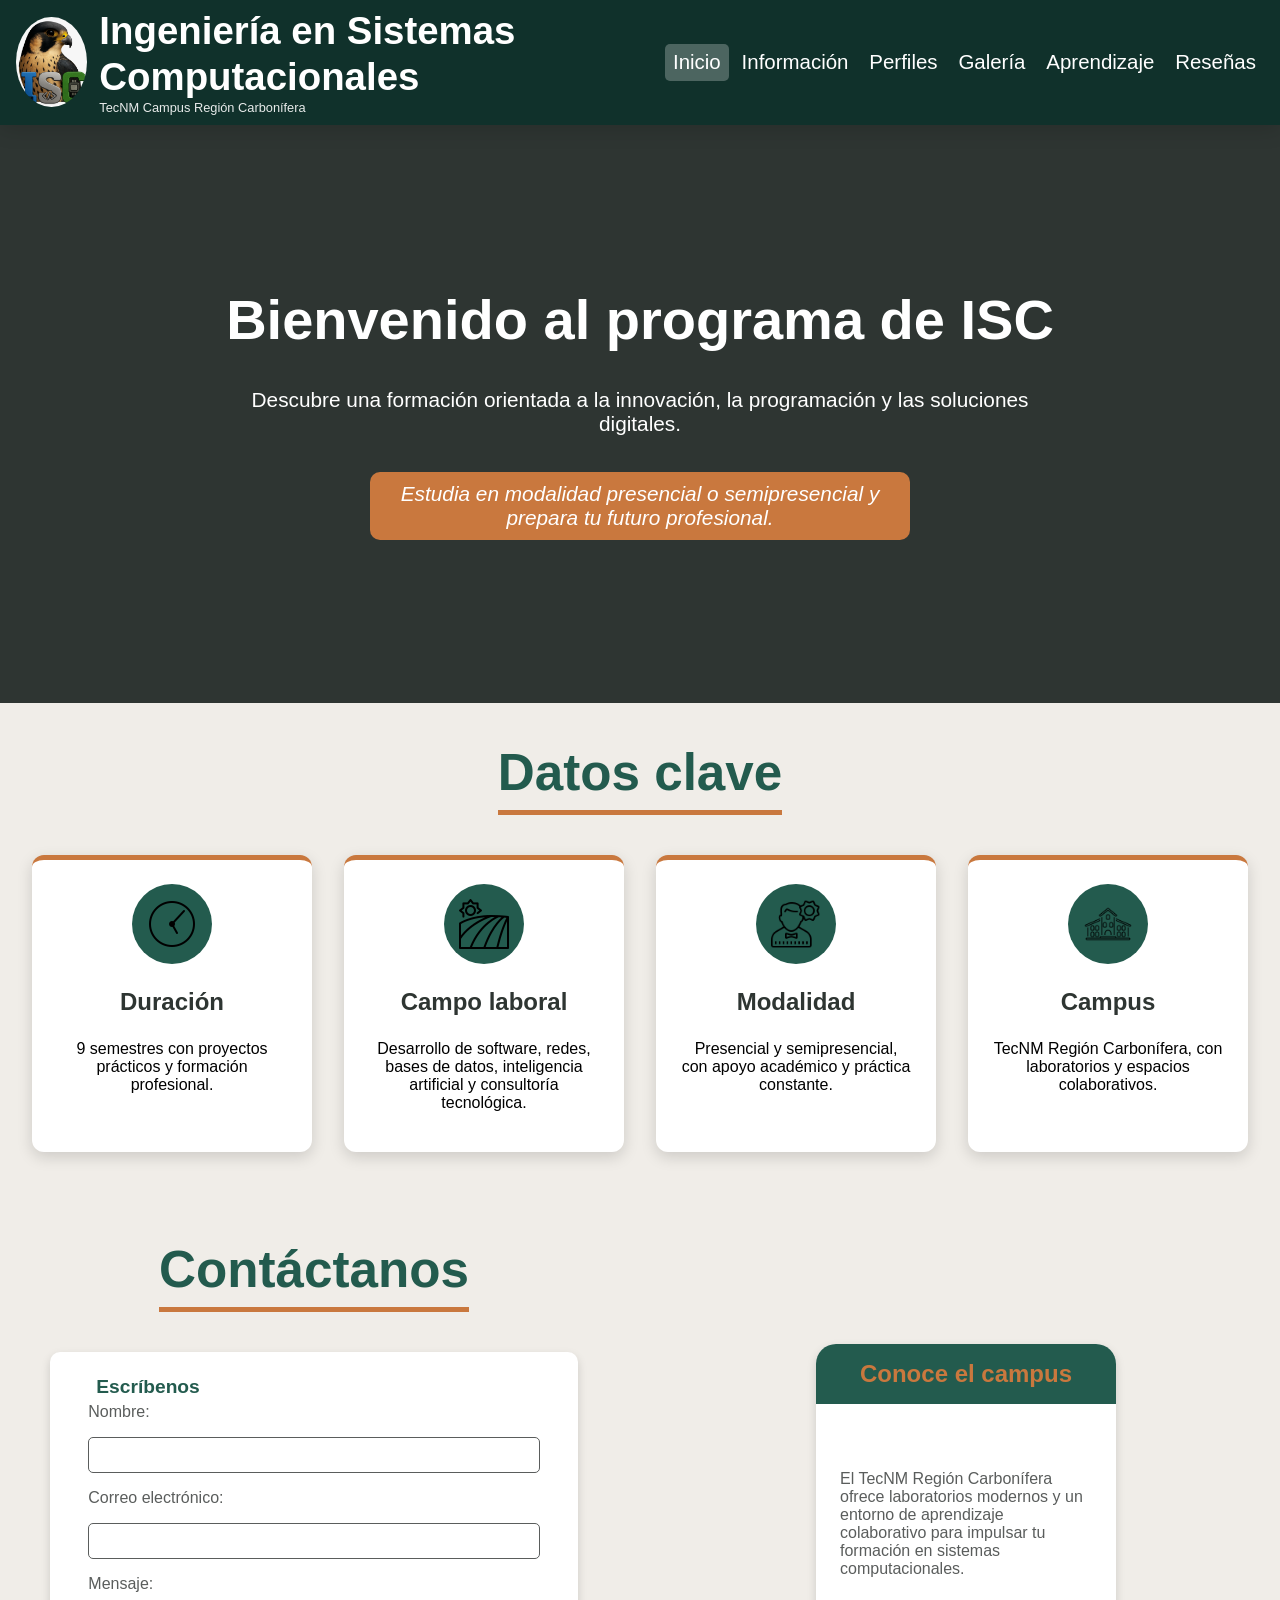
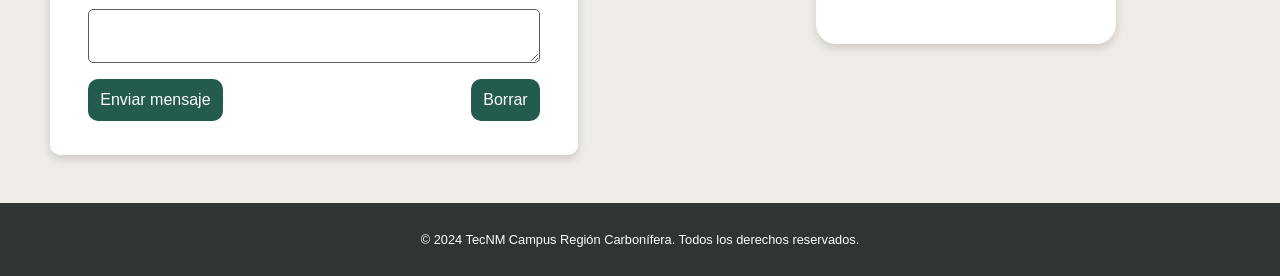
==== index.html @ f4d6297f "First push" ====
<!DOCTYPE html>
<html lang="es-MX">
<head>
    <meta charset="UTF-8">
    <meta name="viewport" content="width=device-width, initial-scale=1.0">
    <title>TecNM ISC | Inicio</title>
    <link rel="stylesheet" href="styles.css">
</head>
<body>
    <header>
      <div class="header-container">
        <div class="header-mobile">
            <div class="logo">
                <img class="logo-imagen" src="imgs/logo sistemas.jpg" alt="Logo TecNM">
                <div class="logo-texto">
                    <strong class="titulo-sitio">Ingeniería en Sistemas Computacionales</strong>
                    <small class="subtitulo-sitio">TecNM Campus Región Carbonífera</small>
                </div>
            </div>
            <label for="menu">☰</label>
        </div>
        <input type="checkbox" id="menu">
        <nav>
            <ul>
                <li><a href="index.html" class="activo">Inicio</a></li>
                <li><a href="info.html">Información</a></li>
                <li><a href="perfiles.html">Perfiles</a></li>
                <li><a href="galeria.html">Galería</a></li>
                <li><a href="aprendizaje.html">Aprendizaje</a></li>
                <li><a href="reseñas.html">Reseñas</a></li>
            </ul>
        </nav>
      </div>
    </header>
    <main>
        <section class="hero">
            <h1>Bienvenido al programa de ISC</h1>
            <p>Descubre una formación orientada a la innovación, la programación y las soluciones digitales.</p>
            <p>Estudia en modalidad presencial o semipresencial y prepara tu futuro profesional.</p>
        </section>
        <section class="datos">
            <h2>Datos clave</h2>
            <div class="datos-rapidos">
                <article>
                    <div><img src="icons/icons8-reloj-50.png" alt="Duración"></div>
                    <h3>Duración</h3>
                    <p>9 semestres con proyectos prácticos y formación profesional.</p>
                </article>
                <article>
                    <div><img src="icons/icons8-campo-50.png" alt="Campo laboral"></div>
                    <h3>Campo laboral</h3>
                    <p>Desarrollo de software, redes, bases de datos, inteligencia artificial y consultoría tecnológica.</p>
                </article>
                <article>
                    <div><img src="icons/icons8-hombre-modalidad-retrato-64.png" alt="Modalidad"></div>
                    <h3>Modalidad</h3>
                    <p>Presencial y semipresencial, con apoyo académico y práctica constante.</p>
                </article>
                <article>
                    <div><img src="icons/icons8-campus-64.png" alt="Campus"></div>
                    <h3>Campus</h3>
                    <p>TecNM Región Carbonífera, con laboratorios y espacios colaborativos.</p>
                </article>
            </div>
        </section>
        <div class="contacto-aside">
            <section class="contacto" id="contacto">
                <h2>Contáctanos</h2>
                <form>
                    <fieldset>
                        <legend>Escríbenos</legend>
                        <label for="nombre">Nombre:</label>
                        <input type="text" id="nombre" name="nombre" required>
                        <label for="email">Correo electrónico:</label>
                        <input type="email" id="email" name="email" required>
                        <label for="mensaje">Mensaje:</label>
                        <textarea id="mensaje" name="mensaje" required></textarea>
                        <div class="grupo-botones">
                            <button type="submit">Enviar mensaje</button>
                            <button type="reset">Borrar</button>
                        </div>
                    </fieldset>
                </form>
            </section>
            <aside>
                <h2>Conoce el campus</h2>
                <p>El TecNM Región Carbonífera ofrece laboratorios modernos y un entorno de aprendizaje colaborativo para impulsar tu formación en sistemas computacionales.</p>
            </aside>
        </div>
    </main>
    <footer>
        <p>&copy; 2024 TecNM Campus Región Carbonífera. Todos los derechos reservados.</p>
    </footer>
</body>
</html>
---- styles.css ----
:root {
    --verde-militar: #235B4E;
    --verde-oscuro: #10312B;
    --carbon: #2E3532;
    --cobre: #C9783E;
    --gris-oscuro: #5A5D5C;
    --blanco: #FFFFFF;
    --gris-claro: #F0EDE8;
    --sombra: rgba(0, 0, 0, 0.15);
    --titulos: 'Poppins', sans-serif;
    --texto: 'Inter', sans-serif;
    --tamanio-letras-titulos: clamp(1rem, 3vw, 3rem);
    --tamanio-letras-texto: clamp(0.65rem, 1vw, 1rem);
}

html, body {
    margin: 0;
    padding: 0;
    background-color: var(--gris-claro);
    font-family: var(--texto);
}

img {
    width: 100%;
    height: auto;
    display: block;
}

header {
    background: var(--verde-oscuro);
    padding: 0.3rem 0.5rem;
    position: sticky;
    top: 0;
    box-shadow: 0 4px 20px var(--sombra);
    z-index: 123124;
}

.header-container {
    display: flex;
    flex-direction: column;
    align-items: space-between;
    max-width: 1400px;
    margin: 0 auto;
}

.header-mobile {
    display: flex;
    align-items: center;
    justify-content: space-between;
}

.header-mobile label {
    display: block;
    font-size: clamp(1.8rem, 6vw, 2.5rem);
    color: var(--blanco);
    padding: 0.5rem;
}

#menu {
    display: none;
}

#menu:checked ~ nav {
    display: block;
}

.logo {
    display: flex;
    align-items: center;
    gap: 0.5rem;
}

.logo-imagen {
    width: 40px;
    height: 40px;
    border-radius: 50%;
    object-fit: cover;
}

.logo-texto {
    color: var(--blanco);
}

.titulo-sitio {
    font-size: var(--tamanio-letras-titulos);
    font-weight: 700;
    margin: 0;
    font-family: var(--titulos);
    line-height: 1.2;
    display: block;
}

.subtitulo-sitio {
    font-size: clamp(0.65rem, 1vw, 1rem);
    opacity: 0.9;
    font-weight: normal;
    margin: 0;
    line-height: 1.3;
    display: block;
}

nav {
    display: none;
    width: 100%;
}

nav ul {
    display: flex;
    flex-direction: column;
    gap: 0;
    list-style: none;
    margin: 0;
    padding: 0;
}

nav a {
    color: var(--blanco);
    text-decoration: none;
    display: block;
    padding: 0.8rem 1rem;
    border-bottom: 1px solid var(--gris-oscuro);
    border-radius: 5px;
    font-size: clamp(0.9rem, 1.6vw, 10rem);
    font-weight: 500;
    transition: all 0.3s ease;
    white-space: normal;
}

nav a:hover {
    background: rgba(255, 255, 255, 0.2);
}

nav a.activo {
    background: rgba(255, 255, 255, 0.25);
}

/* hero */
.hero {
    min-height: 50vh;
    padding: clamp(2rem, 5vw, 4rem) 1rem;
    background-color: var(--carbon);
    display: flex;
    flex-direction: column;
    gap: 1.5rem;
    justify-content: center;
    align-items: center;
    text-align: center;
}

.hero h1 {
    margin: 0;
    font-size: clamp(1.8rem, 5vw, 3.5rem);
    color: var(--blanco);
    font-family: var(--titulos);
    padding: 0 1rem;
    max-width: 900px;
}

.hero p {
    color: var(--blanco);
    font-family: var(--texto);
    padding: 0 1rem;
    max-width: 800px;
    margin: 0.75rem auto 0;
    font-size: clamp(0.95rem, 2vw, 1.3rem);
}

.hero p:last-of-type {
    font-style: italic;
    background-color: var(--cobre);
    padding: 10px 20px;
    border-radius: 10px;
    width: min(90%, 500px);
}

section h2 {
    font-family: var(--titulos);
    color: var(--verde-militar);
    text-align: center;
    font-size: clamp(1.3rem, 5vw, 3.2rem);
    border-bottom: 5px solid var(--cobre);
    padding-bottom: 0.5rem;
    margin: 1.5rem auto;
    width: fit-content;
    max-width: 90%;
}

main h1 {
    font-family: var(--titulos);
    color: var(--verde-militar);
    text-align: center;
    font-size: clamp(1.6rem, 5vw, 3rem);
    margin: 2rem auto 1rem;
    padding: 0 1rem;
}

h3 {
    font-family: var(--titulos);
    color: var(--carbon);
    font-size: clamp(1.1rem, 2.5vw, 1.5rem);
    margin: 0.5rem 0;
}

h4 {
    font-family: var(--titulos);
    color: var(--gris-oscuro);
    font-size: clamp(0.9rem, 2vw, 1.1rem);
    margin: 0.8rem 0 0.3rem;
}

legend {
    font-family: var(--titulos);
    font-size: 1.2rem;
    color: var(--verde-militar);
    font-weight: 600;
    padding: 0 0.5rem;
}

/* datos rápidos */
.datos-rapidos {
    display: grid;
    grid-template-columns: repeat(auto-fit, minmax(200px, 1fr));
}
.datos-rapidos article {
    background-color: var(--blanco);
    border-top: 5px solid var(--cobre);
    border-radius: 12px;
    box-shadow: 0 5px 15px var(--sombra);
    margin: 1rem;
    padding: 1.5rem;
    display: flex;
    flex-direction: column;
    align-items: center;
    text-align: center;
}
.datos-rapidos article:hover {
    transform: scale(1.1);
    box-shadow: 0 10px 20px var(--sombra);
    transition: all 0.3s ease;
}
.datos-rapidos article div {
    width: 80px;
    height: 80px;
    display: flex;
    justify-content: center;
    align-items: center;
    background-color: var(--verde-militar);
    border-radius: 50%;
    margin-bottom: 1rem;
}

.datos-rapidos article div img {
    width: 50px;
    height: 50px;
}

/* rejilla-info */
.rejilla-info {
    display: grid;
    grid-template-columns: repeat(auto-fit, minmax(250px, 1fr));
    gap: 1.5rem;
    padding: 1rem;
    max-width: 1200px;
    margin: 0 auto;
}

.rejilla-info article {
    background-color: var(--blanco);
    border-radius: 12px;
    box-shadow: 0 4px 12px var(--sombra);
    padding: 1.5rem;
    display: flex;
    flex-direction: column;
    gap: 0.5rem;
    transition: transform 0.3s ease, box-shadow 0.3s ease;
}

.rejilla-info article:hover {
    transform: translateY(-4px);
    box-shadow: 0 8px 20px var(--sombra);
}

.rejilla-info article p {
    color: var(--gris-oscuro);
    line-height: 1.6;
    margin: 0;
}

/* contacto */

.contacto {
    display: flex;
    flex-direction: column;
    justify-content: center;
    align-items: center;    
    margin: 1rem;
}

.contacto form {
    margin: 1rem;
    background-color: var(--blanco);
    padding: 1.5rem;
    border-radius: 10px;
    box-shadow: 0 4px 10px var(--sombra);
    width: 85%;
    max-width: 500px;
}
.contacto fieldset {
    border: none;
    display: flex;
    flex-direction: column;
    gap: 1rem;

}
.contacto label {
    font-weight: 500;
    color: var(--gris-oscuro);
}
.contacto input, .contacto textarea {
    padding: 0.5rem;
    border: 1px solid var(--gris-oscuro);
    border-radius: 5px;
    font-family: var(--texto);
    font-size: 1rem;
}
.contacto button {
    background-color: var(--verde-militar);
    color: var(--blanco);
    border: none;
    padding: 0.75rem;
    border-radius: 10px;
    font-size: 1rem;
    cursor: pointer;

}
.grupo-botones {
    display: flex;
    justify-content: space-between;
}
aside {
    background-color: var(--blanco);
    padding: 0;
    border-radius: 20px;
    box-shadow: 0 4px 10px var(--sombra);
    margin: 1rem auto;
    width: 85%;
    max-width: 300px;
}
aside h2 {
    margin: 0;
    color: var(--cobre);
    font-family: var(--titulos);
    background-color: var(--verde-militar);
    border-radius: 20px 20px 0 0;
    padding: 0.5rem;
    text-align: center;
}
aside p {
    font-family: var(--texto);
    color: var(--gris-oscuro);
    padding: 1rem;
}

footer {
    background-color: var(--carbon);
    color: var(--blanco);
    text-align: center;
    padding: 1rem;
    font-size: clamp(0.8rem, 1vw, 1rem);
}

/* rejilla-perfiles */
.rejilla-perfiles {
    display: grid;
    grid-template-columns: repeat(auto-fit, minmax(280px, 1fr));
    gap: 1.5rem;
    padding: 1rem;
    max-width: 1200px;
    margin: 0 auto;
}

.rejilla-perfiles article {
    background-color: var(--blanco);
    border-top: 5px solid var(--cobre);
    border-radius: 12px;
    box-shadow: 0 4px 12px var(--sombra);
    padding: 1.5rem;
    transition: transform 0.3s ease, box-shadow 0.3s ease;
}

.rejilla-perfiles article:hover {
    transform: translateY(-4px);
    box-shadow: 0 8px 20px var(--sombra);
}

.rejilla-perfiles article h2 {
    border-bottom: none;
    text-align: left;
    margin: 0 0 0.8rem;
    padding: 0;
    font-size: clamp(1.1rem, 2.5vw, 1.4rem);
    width: auto;
}

.rejilla-perfiles article p {
    color: var(--gris-oscuro);
    line-height: 1.6;
    margin: 0;
}

.rejilla-perfiles article ol {
    padding-left: 1.5rem;
    margin: 0.5rem 0;
}

.rejilla-perfiles article ol li {
    color: var(--gris-oscuro);
    line-height: 1.6;
    margin-bottom: 0.5rem;
    padding-left: 0.3rem;
}

.perfil-egreso {
    border-top-color: var(--verde-militar) !important;
    background: linear-gradient(135deg, var(--blanco), #F4F8F0);
}

.perfil-egreso ol {
    padding-left: 1.5rem;
    margin: 0.5rem 0;
}

.perfil-egreso ol li {
    margin-bottom: 0.7rem;
    line-height: 1.6;
    break-inside: avoid;
}

/* tabla */
.contenedor-tabla {
    padding: 0 1rem;
    max-width: 1200px;
    margin: 0 auto;
}

table {
    width: 100%;
    border-collapse: collapse;
    background-color: var(--blanco);
    border-radius: 12px;
    box-shadow: 0 4px 12px var(--sombra);
}

caption {
    font-family: var(--titulos);
    font-size: clamp(1rem, 2.5vw, 1.3rem);
    color: var(--verde-militar);
    font-weight: 600;
    padding: 0.8rem;
    caption-side: top;
    text-align: center;
}

th {
    background-color: var(--verde-militar);
    color: var(--blanco);
    font-family: var(--titulos);
    font-weight: 600;
    padding: 0.8rem 1rem;
    text-align: left;
    font-size: clamp(0.85rem, 1.5vw, 1rem);
}

td {
    padding: 0.7rem 1rem;
    color: var(--gris-oscuro);
    border-bottom: 1px solid var(--gris-claro);
    font-size: clamp(0.8rem, 1.5vw, 0.95rem);
}

tr:nth-child(even) td {
    background-color: var(--gris-claro);
}

tr:last-child td {
    border-bottom: none;
}

/* aprendizaje */
.intro-pagina {
    text-align: center;
    max-width: 700px;
    margin: 0 auto 1rem;
    font-size: clamp(0.95rem, 1.8vw, 1.15rem);
    color: var(--gris-oscuro);
    line-height: 1.6;
    padding: 0 1rem;
}

.rejilla-aprendizaje {
    display: grid;
    grid-template-columns: repeat(auto-fit, minmax(320px, 1fr));
    gap: 1.5rem;
    padding: 1rem;
    max-width: 1400px;
    margin: 0 auto;
}

.categoria-aprendizaje {
    background-color: var(--blanco);
    border-top: 5px solid var(--cobre);
    border-radius: 16px;
    box-shadow: 0 4px 12px var(--sombra);
    padding: 1.5rem;
    transition: transform 0.3s ease, box-shadow 0.3s ease;
}

.categoria-aprendizaje:hover {
    transform: translateY(-4px);
    box-shadow: 0 8px 20px var(--sombra);
}

.categoria-aprendizaje h2 {
    border-bottom: 2px solid var(--gris-claro);
    padding-bottom: 0.8rem;
    margin: 0 0 1rem;
    font-size: clamp(1.1rem, 2.5vw, 1.4rem);
    width: auto;
    text-align: left;
}

.docente {
    font-size: clamp(0.7rem, 1.2vw, 0.85rem);
    font-weight: 400;
    color: var(--gris-oscuro);
    display: block;
    margin-top: 0.2rem;
}

.tarjetas-tecnologia {
    display: flex;
    flex-direction: column;
    gap: 0.8rem;
}

.tarjeta-tecnologia {
    background-color: var(--gris-claro);
    border-radius: 12px;
    padding: 1rem 1.2rem;
    transition: background-color 0.3s ease;
}

.tarjeta-tecnologia:hover {
    background-color: #E5E2DA;
}

.tarjeta-tecnologia h3 {
    font-size: clamp(0.95rem, 1.8vw, 1.1rem);
    color: var(--verde-militar);
    margin: 0 0 0.3rem;
}

.tarjeta-tecnologia p {
    font-size: clamp(0.8rem, 1.3vw, 0.9rem);
    color: var(--gris-oscuro);
    margin: 0 0 0.5rem;
    line-height: 1.5;
}

.dificultad {
    display: inline-block;
    font-size: 0.8rem;
    font-weight: 600;
    padding: 0.2rem 0.6rem;
    border-radius: 20px;
    font-family: var(--texto);
}

.dificultad.basico {
    background-color: #D1FAE5;
    color: #065F46;
}

.dificultad.intermedio {
    background-color: #FEF9C3;
    color: #854D0E;
}

.dificultad.avanzado {
    background-color: #FECACA;
    color: #7F1D1D;
}

/* galería */
.rejilla-galeria {
    column-count: 3;
    column-gap: 1.2rem;
    padding: 0.5rem 1rem 1rem;
    max-width: 1400px;
    margin: 0 auto;
}

.rejilla-galeria figure {
    break-inside: avoid;
    margin: 0 0 1.2rem;
    background: var(--blanco);
    border-radius: 16px;
    box-shadow: 0 2px 8px var(--sombra);
    transition: transform 0.3s ease, box-shadow 0.3s ease;
}

.rejilla-galeria figure:hover {
    transform: translateY(-4px);
    box-shadow: 0 8px 24px var(--sombra);
}

.rejilla-galeria figure img {
    width: 100%;
    height: auto;
    display: block;
}

.rejilla-galeria figure figcaption {
    padding: 0.8rem 1rem 1rem;
    font-family: var(--texto);
    font-size: clamp(0.8rem, 1.2vw, 0.95rem);
    color: var(--carbon);
    font-weight: 500;
    line-height: 1.4;
}

/* reseñas - testimonios */
section > article {
    background-color: var(--blanco);
    border-radius: 12px;
    box-shadow: 0 4px 12px var(--sombra);
    padding: 1.5rem;
    margin: 1rem auto;
    max-width: 600px;
    display: flex;
    flex-direction: column;
    gap: 0.5rem;
}

section > article h2 {
    border-bottom: none;
    text-align: left;
    margin: 0;
    padding: 0;
    font-size: clamp(1.1rem, 2.5vw, 1.4rem);
    width: auto;
}

section > article p {
    color: var(--gris-oscuro);
    line-height: 1.6;
    margin: 0;
}

.trabajo {
    font-style: italic;
    color: var(--cobre) !important;
    font-weight: 500;
}

/* rejilla-cifras */
.rejilla-cifras {
    display: grid;
    grid-template-columns: repeat(auto-fit, minmax(180px, 1fr));
    gap: 1.5rem;
    padding: 1rem;
    max-width: 1000px;
    margin: 0 auto;
}

.rejilla-cifras article {
    background-color: var(--blanco);
    border-radius: 12px;
    box-shadow: 0 4px 12px var(--sombra);
    padding: 1.5rem;
    text-align: center;
    transition: transform 0.3s ease;
}

.rejilla-cifras article:hover {
    transform: translateY(-4px);
}

.rejilla-cifras article h3 {
    font-size: clamp(1.8rem, 5vw, 2.8rem);
    color: var(--cobre);
    margin: 0 0 0.5rem;
    font-weight: 700;
}

.rejilla-cifras article p {
    color: var(--gris-oscuro);
    line-height: 1.5;
    margin: 0;
    font-size: clamp(0.8rem, 1.5vw, 0.95rem);
}

/* mobile */
@media (max-width: 480px) {
    nav {
        display: none;
    }
    .datos-rapidos {
        grid-template-columns: 1fr;
    }
    .rejilla-galeria {
        column-count: 2;
    }
    .rejilla-cifras {
        grid-template-columns: 1fr 1fr;
    }
}

/* tablet */
@media (min-width: 481px) {
    header {
        padding: 0.5rem 1rem;
    }
    .logo {
        gap: 0.8rem;
    }
    .logo-imagen {
        width: 55px;
        height: 55px;
    }
    .contacto-aside{
        display: grid;
        grid-template-columns: repeat(auto-fit, minmax(280px, 1fr));
        gap: 1.5rem;
        align-items: center;
    }
    .contacto {
        align-items: center;
    }
    .contacto-aside > aside {
        height: auto;
        display: flex;
        flex-direction: column;
        justify-content: center;
    }

    .datos-rapidos {
        grid-template-columns: repeat(2, 1fr);
    }
    .rejilla-perfiles {
        grid-template-columns: repeat(2, 1fr);
    }
}

/* desktop */
@media (min-width: 1024px) {
    .logo-imagen {
        width: 90px;
        height: 90px;
    }

    nav a {
        padding: 0.5rem 0.8rem;
    }
        .header-container {
        flex-direction: row;
        align-items: center;
        justify-content: space-between;
    }

    .header-mobile label {
        display: none;
    }

    #menu:checked ~ nav {
        display: flex;
    }
        nav {
        display: flex;
        width: auto;
    }

    nav ul {
        flex-direction: row;
        gap: 0.3rem;
    }

    nav a {
        display: inline-block;
        padding: 0.4rem 0.5rem;
        border-bottom: none;
        white-space: nowrap;
    }
    .datos-rapidos {
        grid-template-columns: repeat(4, 1fr);
    }
    .rejilla-galeria {
        column-count: 3;
    }
    .perfil-egreso ol {
        columns: 2;
        column-gap: 2rem;
    }
    .contacto-aside > aside {
        min-height: 300px;
    }
    aside h2 {
        padding: 1rem 0.5rem;
    }
    aside p {
        padding: 1.5rem;
        display: flex;
        align-items: center;
        flex-grow: 1;
    }
}
main section {
    padding: 1rem;

}
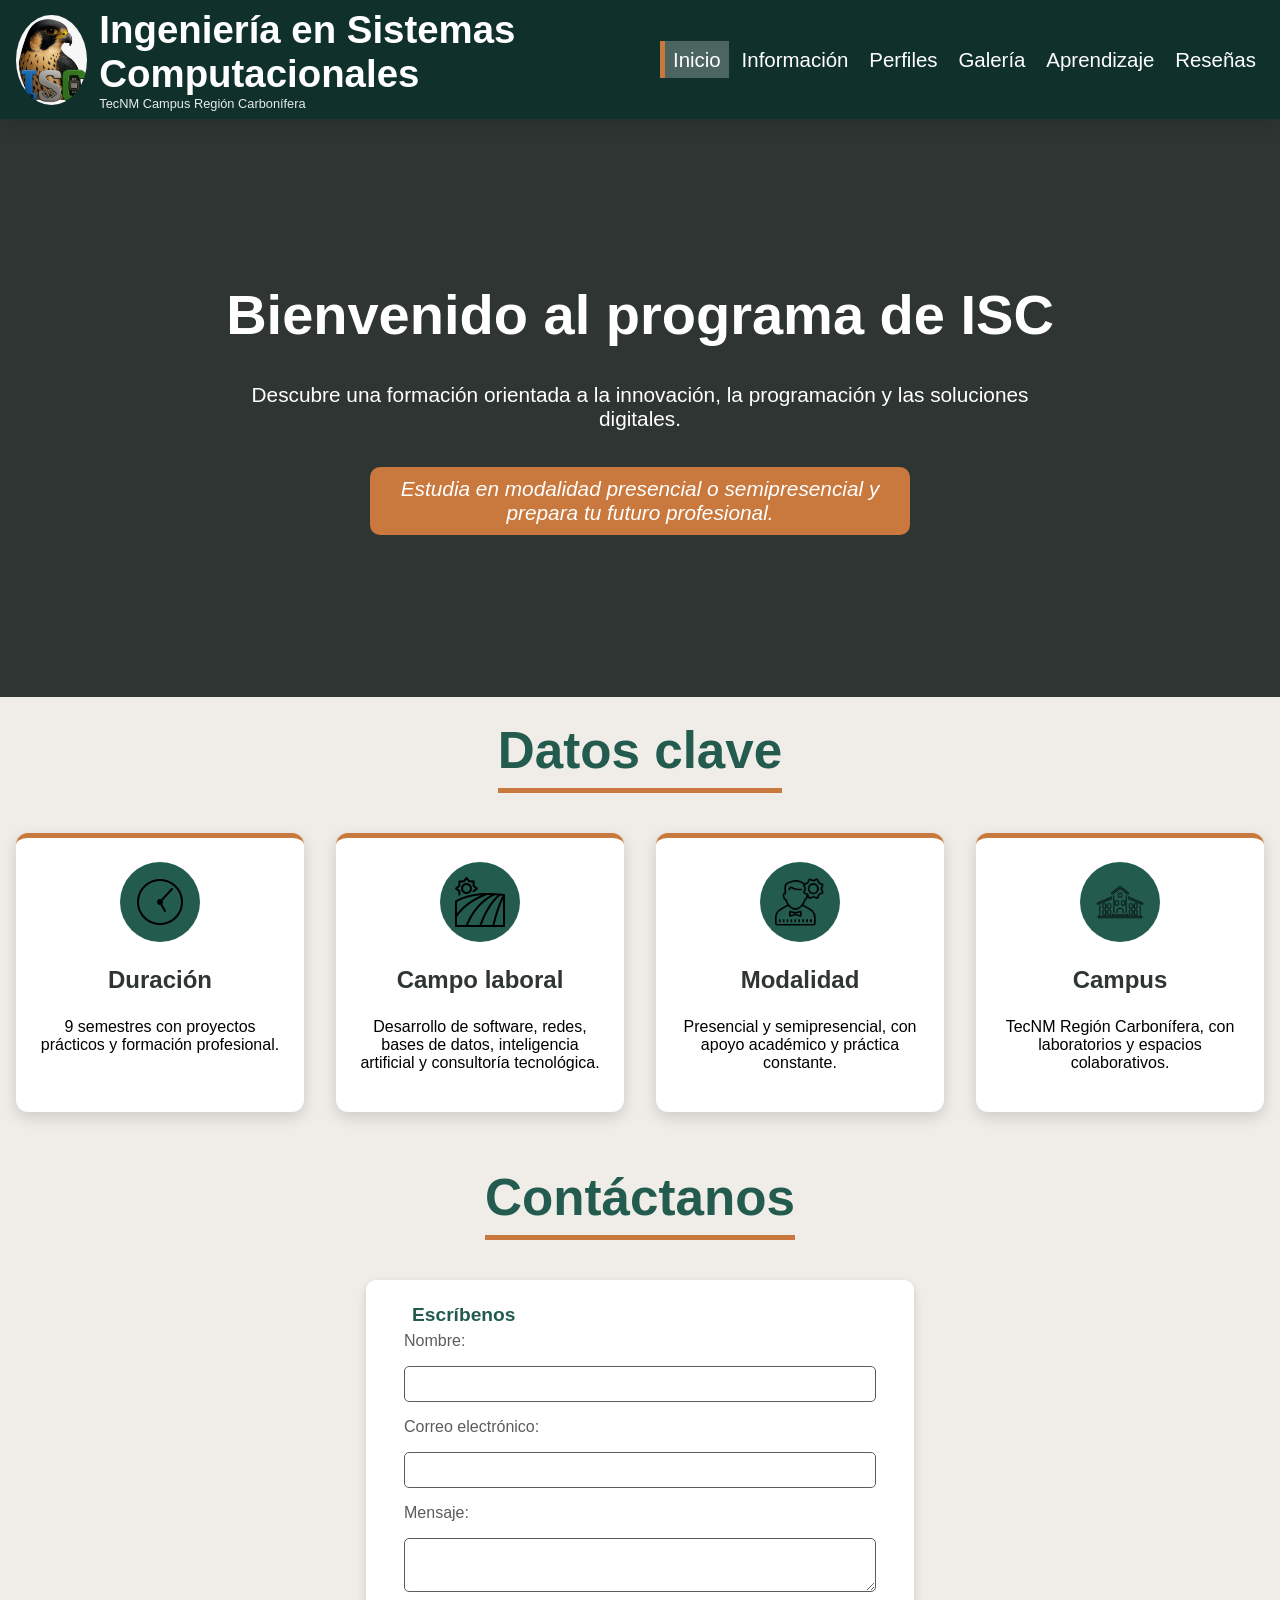
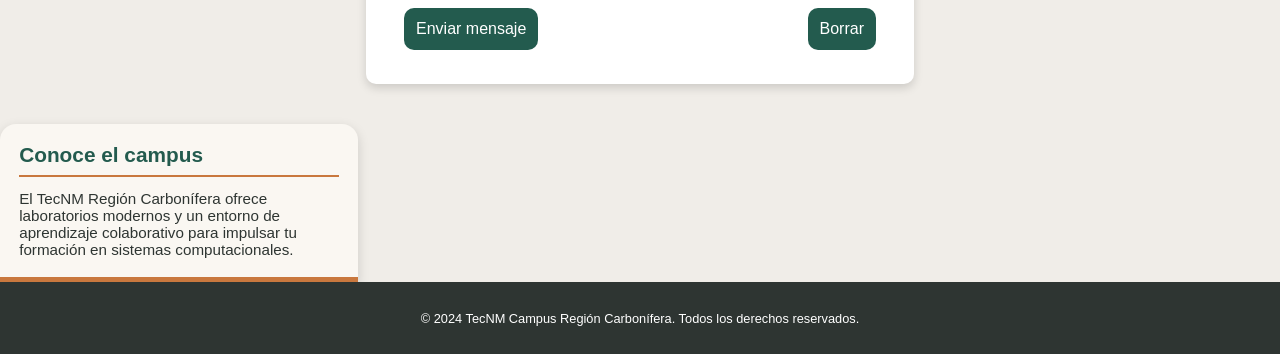
==== commit 803d7601: "Cambiose en el aside" ====
--- a/index.html
+++ b/index.html
@@ -5,6 +5,7 @@
     <meta name="viewport" content="width=device-width, initial-scale=1.0">
     <title>TecNM ISC | Inicio</title>
     <link rel="stylesheet" href="styles.css">
+    
 </head>
 <body>
     <header>
@@ -63,8 +64,7 @@
                 </article>
             </div>
         </section>
-        <div class="contacto-aside">
-            <section class="contacto" id="contacto">
+        <section class="contacto" id="contacto">
                 <h2>Contáctanos</h2>
                 <form>
                     <fieldset>
@@ -82,11 +82,10 @@
                     </fieldset>
                 </form>
             </section>
-            <aside>
+            <aside class="contenedor-aside">
                 <h2>Conoce el campus</h2>
                 <p>El TecNM Región Carbonífera ofrece laboratorios modernos y un entorno de aprendizaje colaborativo para impulsar tu formación en sistemas computacionales.</p>
             </aside>
-        </div>
     </main>
     <footer>
         <p>&copy; 2024 TecNM Campus Región Carbonífera. Todos los derechos reservados.</p>
--- a/styles.css
+++ b/styles.css
@@ -18,6 +18,20 @@
     padding: 0;
     background-color: var(--gris-claro);
     font-family: var(--texto);
+    min-height: 100vh;
+}
+
+body {
+    display: flex;
+    flex-direction: column;
+}
+
+main {
+    flex: 1 0 auto;
+}
+
+footer {
+    flex-shrink: 0;
 }
 
 img {
@@ -86,7 +100,6 @@
     font-weight: 700;
     margin: 0;
     font-family: var(--titulos);
-    line-height: 1.2;
     display: block;
 }
 
@@ -95,7 +108,6 @@
     opacity: 0.9;
     font-weight: normal;
     margin: 0;
-    line-height: 1.3;
     display: block;
 }
 
@@ -119,10 +131,8 @@
     display: block;
     padding: 0.8rem 1rem;
     border-bottom: 1px solid var(--gris-oscuro);
-    border-radius: 5px;
     font-size: clamp(0.9rem, 1.6vw, 10rem);
     font-weight: 500;
-    transition: all 0.3s ease;
     white-space: normal;
 }
 
@@ -132,6 +142,7 @@
 
 nav a.activo {
     background: rgba(255, 255, 255, 0.25);
+    border-left: 5px solid var(--cobre);
 }
 
 /* hero */
@@ -221,7 +232,8 @@
     display: grid;
     grid-template-columns: repeat(auto-fit, minmax(200px, 1fr));
 }
-.datos-rapidos article {
+.datos-rapidos article, .contenedor-info article, 
+.contenedor-perfiles article, .contenedor-resenias article {
     background-color: var(--blanco);
     border-top: 5px solid var(--cobre);
     border-radius: 12px;
@@ -254,8 +266,8 @@
     height: 50px;
 }
 
-/* rejilla-info */
-.rejilla-info {
+/* contenedor-info */
+.contenedor-info {
     display: grid;
     grid-template-columns: repeat(auto-fit, minmax(250px, 1fr));
     gap: 1.5rem;
@@ -264,7 +276,7 @@
     margin: 0 auto;
 }
 
-.rejilla-info article {
+.contenedor-info article {
     background-color: var(--blanco);
     border-radius: 12px;
     box-shadow: 0 4px 12px var(--sombra);
@@ -275,17 +287,19 @@
     transition: transform 0.3s ease, box-shadow 0.3s ease;
 }
 
-.rejilla-info article:hover {
+.contenedor-info article:hover {
     transform: translateY(-4px);
     box-shadow: 0 8px 20px var(--sombra);
 }
 
-.rejilla-info article p {
-    color: var(--gris-oscuro);
-    line-height: 1.6;
-    margin: 0;
-}
-
+.contenedor-info article p {
+    color: var(--gris-oscuro);
+}
+.elegirnos-texto {
+    font-size: clamp(0.9rem, 1.8vw, 1.1rem);
+    line-height: 1.5;
+    color: var(--gris-oscuro);
+}
 /* contacto */
 
 .contacto {
@@ -337,30 +351,45 @@
     display: flex;
     justify-content: space-between;
 }
+.contenedor-aside {
+    display: flex;
+    justify-content: flex-end;
+    flex-direction: column;
+}
 aside {
-    background-color: var(--blanco);
-    padding: 0;
-    border-radius: 20px;
-    box-shadow: 0 4px 10px var(--sombra);
-    margin: 1rem auto;
+    background-color: #FAF7F2;
+    padding: 1.2rem;
+    border-radius:16px 16px 0 0;
+    border-bottom: 5px solid var(--cobre);
+    box-shadow: 0 4px 12px var(--sombra);
+    margin: 0;
     width: 85%;
-    max-width: 300px;
+    max-width: 320px;
+    transition: transform 0.3s ease;
+    align-self:center;
+    justify-self: center;
+    margin-top: 1.5rem;
+}
+aside:hover {
+    transform: translateY(-2px);
+    box-shadow: 0 6px 18px var(--sombra);
 }
 aside h2 {
-    margin: 0;
-    color: var(--cobre);
-    font-family: var(--titulos);
-    background-color: var(--verde-militar);
-    border-radius: 20px 20px 0 0;
-    padding: 0.5rem;
-    text-align: center;
+    margin: 0 0 0.8rem;
+    color: var(--verde-militar);
+    font-family: var(--titulos);
+    font-size: clamp(1rem, 2.5vw, 1.3rem);
+    padding: 0 0 0.5rem;
+    border-bottom: 2px solid var(--cobre);
+    text-align: left;
 }
 aside p {
     font-family: var(--texto);
-    color: var(--gris-oscuro);
-    padding: 1rem;
-}
-
+    color: var(--carbon);
+    padding: 0;
+    margin: 0;
+    font-size: clamp(0.85rem, 1.5vw, 0.95rem);
+}
 footer {
     background-color: var(--carbon);
     color: var(--blanco);
@@ -369,8 +398,8 @@
     font-size: clamp(0.8rem, 1vw, 1rem);
 }
 
-/* rejilla-perfiles */
-.rejilla-perfiles {
+/* contenedor-perfiles */
+.contenedor-perfiles {
     display: grid;
     grid-template-columns: repeat(auto-fit, minmax(280px, 1fr));
     gap: 1.5rem;
@@ -379,7 +408,7 @@
     margin: 0 auto;
 }
 
-.rejilla-perfiles article {
+.contenedor-perfiles article {
     background-color: var(--blanco);
     border-top: 5px solid var(--cobre);
     border-radius: 12px;
@@ -387,13 +416,12 @@
     padding: 1.5rem;
     transition: transform 0.3s ease, box-shadow 0.3s ease;
 }
-
-.rejilla-perfiles article:hover {
+.contenedor-perfiles article:hover {
     transform: translateY(-4px);
     box-shadow: 0 8px 20px var(--sombra);
 }
 
-.rejilla-perfiles article h2 {
+.contenedor-perfiles article h2 {
     border-bottom: none;
     text-align: left;
     margin: 0 0 0.8rem;
@@ -402,27 +430,25 @@
     width: auto;
 }
 
-.rejilla-perfiles article p {
-    color: var(--gris-oscuro);
-    line-height: 1.6;
-    margin: 0;
-}
-
-.rejilla-perfiles article ol {
+.contenedor-perfiles article p {
+    color: var(--gris-oscuro);
+    margin: 0;
+}
+
+.contenedor-perfiles article ol {
     padding-left: 1.5rem;
     margin: 0.5rem 0;
 }
 
-.rejilla-perfiles article ol li {
-    color: var(--gris-oscuro);
-    line-height: 1.6;
+.contenedor-perfiles article ol li {
+    color: var(--gris-oscuro);
     margin-bottom: 0.5rem;
     padding-left: 0.3rem;
 }
 
 .perfil-egreso {
-    border-top-color: var(--verde-militar) !important;
-    background: linear-gradient(135deg, var(--blanco), #F4F8F0);
+    border-top: 1px solid var(--verde-militar);
+    background: var(--blanco);
 }
 
 .perfil-egreso ol {
@@ -432,7 +458,6 @@
 
 .perfil-egreso ol li {
     margin-bottom: 0.7rem;
-    line-height: 1.6;
     break-inside: avoid;
 }
 
@@ -493,13 +518,12 @@
     margin: 0 auto 1rem;
     font-size: clamp(0.95rem, 1.8vw, 1.15rem);
     color: var(--gris-oscuro);
-    line-height: 1.6;
     padding: 0 1rem;
 }
 
-.rejilla-aprendizaje {
+.contenedor-aprendizaje {
     display: grid;
-    grid-template-columns: repeat(auto-fit, minmax(320px, 1fr));
+    grid-template-columns: 1fr;
     gap: 1.5rem;
     padding: 1rem;
     max-width: 1400px;
@@ -564,7 +588,6 @@
     font-size: clamp(0.8rem, 1.3vw, 0.9rem);
     color: var(--gris-oscuro);
     margin: 0 0 0.5rem;
-    line-height: 1.5;
 }
 
 .dificultad {
@@ -592,7 +615,7 @@
 }
 
 /* galería */
-.rejilla-galeria {
+.contenedor-galeria {
     column-count: 3;
     column-gap: 1.2rem;
     padding: 0.5rem 1rem 1rem;
@@ -600,7 +623,7 @@
     margin: 0 auto;
 }
 
-.rejilla-galeria figure {
+.contenedor-galeria figure {
     break-inside: avoid;
     margin: 0 0 1.2rem;
     background: var(--blanco);
@@ -609,27 +632,26 @@
     transition: transform 0.3s ease, box-shadow 0.3s ease;
 }
 
-.rejilla-galeria figure:hover {
+.contenedor-galeria figure:hover {
     transform: translateY(-4px);
     box-shadow: 0 8px 24px var(--sombra);
 }
 
-.rejilla-galeria figure img {
+.contenedor-galeria figure img {
     width: 100%;
     height: auto;
     display: block;
 }
 
-.rejilla-galeria figure figcaption {
+.contenedor-galeria figure figcaption {
     padding: 0.8rem 1rem 1rem;
     font-family: var(--texto);
     font-size: clamp(0.8rem, 1.2vw, 0.95rem);
     color: var(--carbon);
     font-weight: 500;
-    line-height: 1.4;
-}
-
-/* reseñas - testimonios */
+}
+
+/* reseñas */
 section > article {
     background-color: var(--blanco);
     border-radius: 12px;
@@ -640,8 +662,14 @@
     display: flex;
     flex-direction: column;
     gap: 0.5rem;
-}
-
+
+}
+
+.contenedor-resenias{
+    display: flex;
+    flex-wrap: wrap;
+    justify-content: center;
+}
 section > article h2 {
     border-bottom: none;
     text-align: left;
@@ -652,19 +680,22 @@
 }
 
 section > article p {
-    color: var(--gris-oscuro);
-    line-height: 1.6;
-    margin: 0;
-}
-
+    color: black  ;
+    margin: 0;
+    font-size: clamp(0.85rem, 1.8vw, 1rem);
+}
+.fecha-egresado {
+    color:gray;
+}
 .trabajo {
     font-style: italic;
-    color: var(--cobre) !important;
+    color: var(--cobre);
     font-weight: 500;
-}
-
-/* rejilla-cifras */
-.rejilla-cifras {
+    font-size: clamp(0.8rem, 1.5vw, 0.95rem);
+}
+
+/* contenedor-cifras */
+.contenedor-cifras {
     display: grid;
     grid-template-columns: repeat(auto-fit, minmax(180px, 1fr));
     gap: 1.5rem;
@@ -673,7 +704,7 @@
     margin: 0 auto;
 }
 
-.rejilla-cifras article {
+.contenedor-cifras article {
     background-color: var(--blanco);
     border-radius: 12px;
     box-shadow: 0 4px 12px var(--sombra);
@@ -682,20 +713,19 @@
     transition: transform 0.3s ease;
 }
 
-.rejilla-cifras article:hover {
+.contenedor-cifras article:hover {
     transform: translateY(-4px);
 }
 
-.rejilla-cifras article h3 {
+.contenedor-cifras article h3 {
     font-size: clamp(1.8rem, 5vw, 2.8rem);
     color: var(--cobre);
     margin: 0 0 0.5rem;
     font-weight: 700;
 }
 
-.rejilla-cifras article p {
-    color: var(--gris-oscuro);
-    line-height: 1.5;
+.contenedor-cifras article p {
+    color: var(--gris-oscuro);
     margin: 0;
     font-size: clamp(0.8rem, 1.5vw, 0.95rem);
 }
@@ -708,11 +738,15 @@
     .datos-rapidos {
         grid-template-columns: 1fr;
     }
-    .rejilla-galeria {
+    .contenedor-galeria {
         column-count: 2;
     }
-    .rejilla-cifras {
+    .contenedor-cifras {
         grid-template-columns: 1fr 1fr;
+    }
+    .logo-imagen {
+        width: 35px;
+        height: 35px;
     }
 }
 
@@ -728,27 +762,26 @@
         width: 55px;
         height: 55px;
     }
-    .contacto-aside{
-        display: grid;
-        grid-template-columns: repeat(auto-fit, minmax(280px, 1fr));
-        gap: 1.5rem;
-        align-items: center;
-    }
     .contacto {
         align-items: center;
-    }
-    .contacto-aside > aside {
-        height: auto;
-        display: flex;
-        flex-direction: column;
-        justify-content: center;
+        flex-basis: 80%;
+    }
+    aside{
+        align-self:center;
+        justify-self: center;
     }
 
     .datos-rapidos {
         grid-template-columns: repeat(2, 1fr);
     }
-    .rejilla-perfiles {
+    .contenedor-perfiles {
         grid-template-columns: repeat(2, 1fr);
+    }
+    .contenedor-aprendizaje {
+        grid-template-columns: repeat(2, 1fr);
+    }
+    .perfil-egreso {
+        grid-column: span 2;
     }
 }
 
@@ -762,7 +795,7 @@
     nav a {
         padding: 0.5rem 0.8rem;
     }
-        .header-container {
+    .header-container {
         flex-direction: row;
         align-items: center;
         justify-content: space-between;
@@ -794,27 +827,14 @@
     .datos-rapidos {
         grid-template-columns: repeat(4, 1fr);
     }
-    .rejilla-galeria {
+    .contenedor-aprendizaje {
+        grid-template-columns: repeat(4, 1fr);
+    }
+    .contenedor-galeria {
         column-count: 3;
     }
     .perfil-egreso ol {
         columns: 2;
         column-gap: 2rem;
     }
-    .contacto-aside > aside {
-        min-height: 300px;
-    }
-    aside h2 {
-        padding: 1rem 0.5rem;
-    }
-    aside p {
-        padding: 1.5rem;
-        display: flex;
-        align-items: center;
-        flex-grow: 1;
-    }
-}
-main section {
-    padding: 1rem;
-
-}+}
